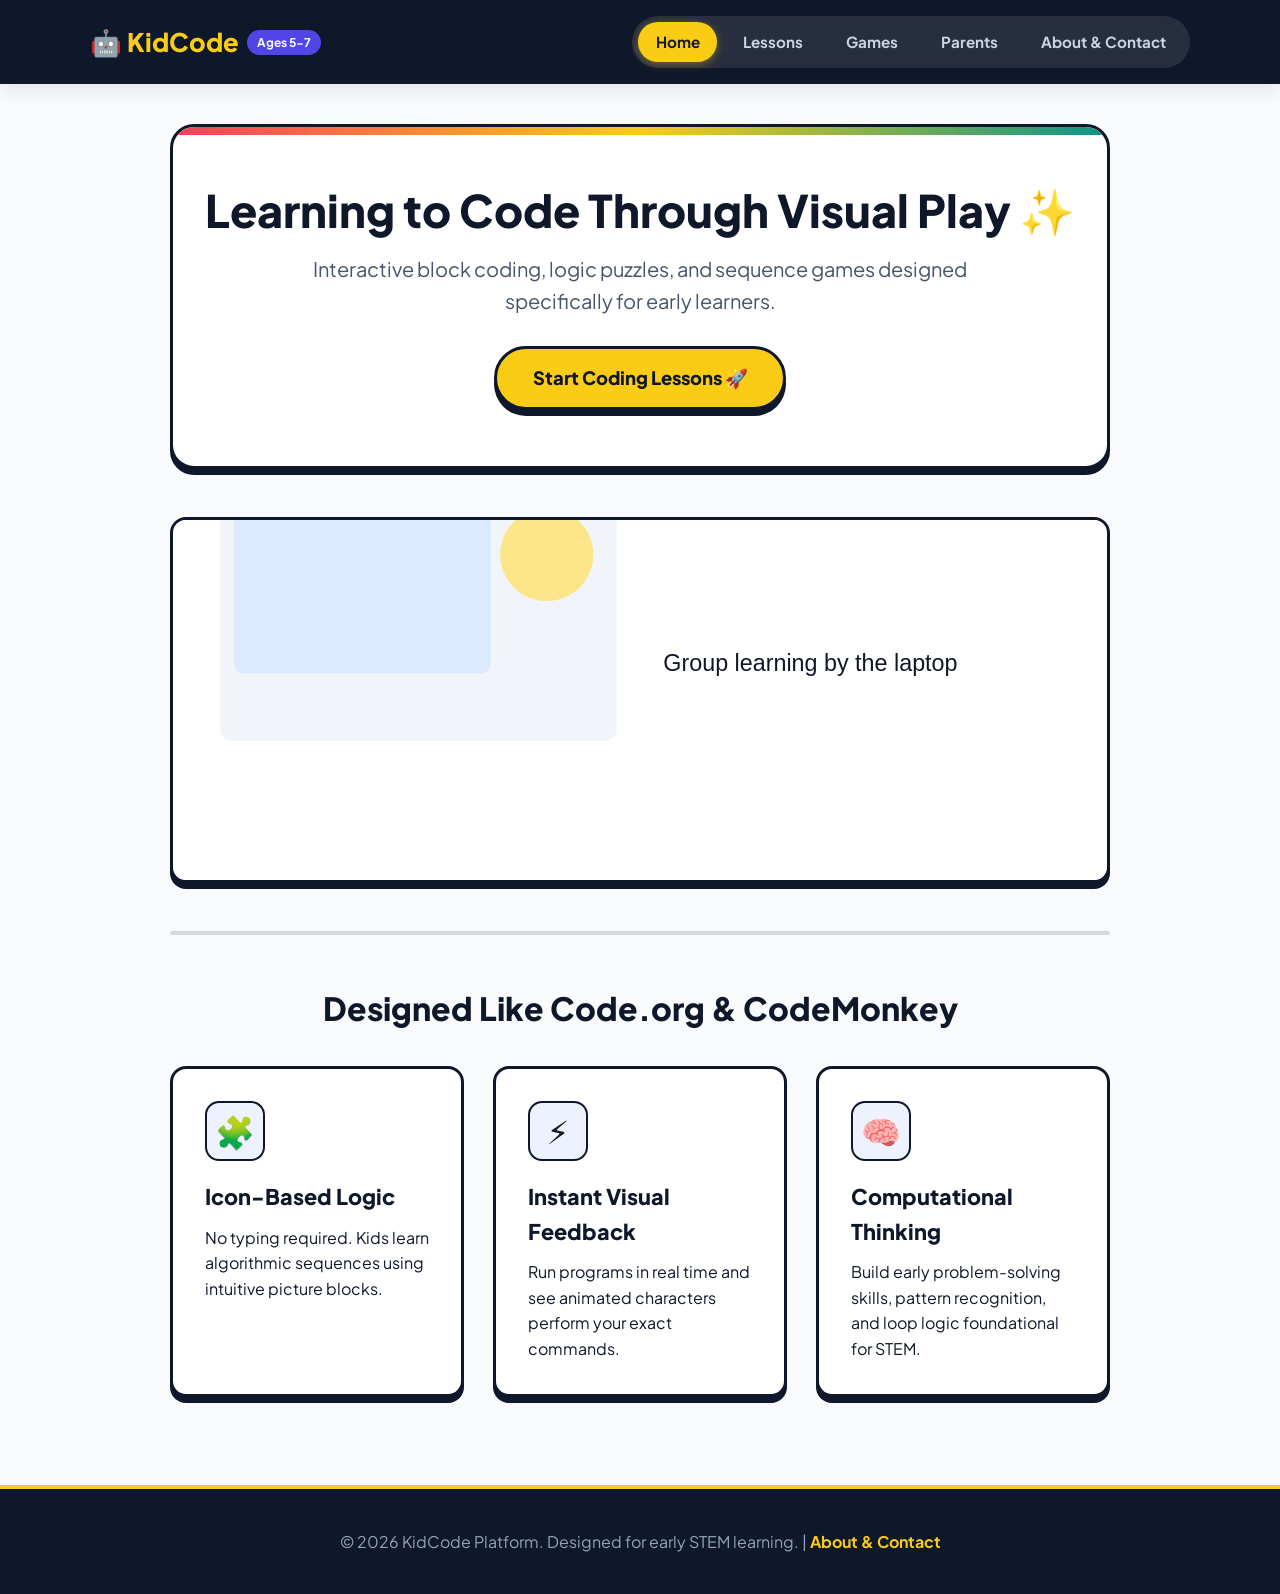
==== index.html @ 97d80d25 "Use classroom.svg in index hero image and ensure image path matches uploaded file" ====
<!DOCTYPE html>
<html lang="en">
<head>
  <meta charset="UTF-8">
  <meta name="viewport" content="width=device-width, initial-scale=1.0">
  <title>KidCode | Interactive Coding for Kids</title>
  <link rel="stylesheet" href="css/style.css">
</head>
<body>
  <a href="#main-content" class="skip-link">Skip to main content</a>

  <header>
    <div class="header-container">
      <a href="index.html" class="brand-logo">
        🤖 KidCode <span class="brand-badge">Ages 5-7</span>
      </a>
      <nav aria-label="Main Navigation">
        <ul>
          <li><a href="index.html" class="active" aria-current="page">Home</a></li>
          <li><a href="services.html">Lessons</a></li>
          <li><a href="games.html">Games</a></li>
          <li><a href="parent-zone.html">Parents</a></li>
          <li><a href="about.html">About & Contact</a></li>
        </ul>
      </nav>
    </div>
  </header>

  <main id="main-content">
    <section class="hero-card">
      <h1>Learning to Code Through Visual Play ✨</h1>
      <p>Interactive block coding, logic puzzles, and sequence games designed specifically for early learners.</p>
      <a href="services.html" class="btn-primary">Start Coding Lessons 🚀</a>
    </section>

    <!-- Classroom image: now using images/classroom.svg uploaded to the repo -->
    <section class="card" style="max-width:1100px;margin: 0 auto 2rem; padding:0; overflow:hidden;">
      <img src="images/classroom.svg" alt="Children watching a teacher code on a laptop" style="width:100%;height:360px;object-fit:cover;display:block">
    </section>

    <div class="divider"></div>

    <section>
      <h2 class="section-title">Designed Like Code.org & CodeMonkey</h2>
      <div class="card-grid">
        <article class="card">
          <div class="card-icon">🧩</div>
          <h3>Icon-Based Logic</h3>
          <p>No typing required. Kids learn algorithmic sequences using intuitive picture blocks.</p>
        </article>

        <article class="card">
          <div class="card-icon">⚡</div>
          <h3>Instant Visual Feedback</h3>
          <p>Run programs in real time and see animated characters perform your exact commands.</p>
        </article>

        <article class="card">
          <div class="card-icon">🧠</div>
          <h3>Computational Thinking</h3>
          <p>Build early problem-solving skills, pattern recognition, and loop logic foundational for STEM.</p>
        </article>
      </div>
    </section>
  </main>

  <footer>
    <p>&copy; 2026 KidCode Platform. Designed for early STEM learning. | <a href="about.html">About & Contact</a></p>
  </footer>

  <script src="js/main.js"></script>
</body>
</html>
---- css/style.css ----
@import url('https://fonts.googleapis.com/css2?family=Plus+Jakarta+Sans:wght@500;700;800&display=swap');

:root {
  --primary: #4F46E5;        /* Electric Indigo */
  --accent-teal: #0D9488;    /* CodeMonkey Teal */
  --accent-pink: #F43F5E;    /* Playful Coral */
  --accent-yellow: #FACC15;  /* Vibrant Canary */
  --accent-green: #10B981;   /* Emerald Green */
  --dark-slate: #0F172A;    /* Dark Header/Text */
  --light-bg: #F8FAFC;      /* Crisp Clean Background */
  --card-bg: #FFFFFF;
  --border-color: #0F172A;
  --radius-lg: 24px;
  --radius-md: 16px;
  --radius-sm: 10px;
  --shadow-flat: 0px 6px 0px #0F172A;
  --shadow-hover: 0px 10px 0px #0F172A;
  --font-main: 'Plus Jakarta Sans', system-ui, -apple-system, sans-serif;
}

* {
  box-sizing: border-box;
  margin: 0;
  padding: 0;
}

body {
  font-family: var(--font-main);
  background-color: var(--light-bg);
  color: var(--dark-slate);
  line-height: 1.6;
  display: flex;
  flex-direction: column;
  min-height: 100vh;
}

/* Accessibility Focus */
a:focus, button:focus, input:focus, select:focus, textarea:focus {
  outline: 3px solid var(--accent-pink);
  outline-offset: 3px;
}

.skip-link {
  position: absolute;
  top: -50px;
  left: 10px;
  background: var(--accent-pink);
  color: #fff;
  padding: 10px 15px;
  font-weight: bold;
  z-index: 1000;
  border-radius: var(--radius-sm);
  transition: top 0.2s;
}
.skip-link:focus { top: 10px; }

/* Sticky Top Brand Bar */
header {
  background-color: var(--dark-slate);
  padding: 1rem 1.5rem;
  color: white;
  position: sticky;
  top: 0;
  z-index: 100;
  box-shadow: 0 4px 20px rgba(0,0,0,0.1);
}

.header-container {
  max-width: 1100px;
  margin: 0 auto;
  display: flex;
  justify-content: space-between;
  align-items: center;
}

.brand-logo {
  font-size: 1.6rem;
  font-weight: 800;
  color: var(--accent-yellow);
  text-decoration: none;
  display: flex;
  align-items: center;
  gap: 0.5rem;
}

.brand-badge {
  background: var(--primary);
  color: white;
  font-size: 0.75rem;
  padding: 3px 10px;
  border-radius: 20px;
  font-weight: 700;
}

/* Clean Nav Pills Across Devices */
nav ul {
  list-style: none;
  display: flex;
  gap: 0.5rem;
  background: rgba(255,255,255,0.1);
  padding: 6px;
  border-radius: 40px;
  backdrop-filter: blur(8px);
}

nav a {
  text-decoration: none;
  color: #CBD5E1;
  font-weight: 700;
  font-size: 0.95rem;
  padding: 0.5rem 1.1rem;
  border-radius: 30px;
  transition: all 0.2s ease;
  display: inline-block;
}

nav a:hover {
  color: white;
  background: rgba(255,255,255,0.15);
}

nav a.active {
  background: var(--accent-yellow);
  color: var(--dark-slate);
  box-shadow: 0 2px 8px rgba(250,204,21,0.4);
}

/* Page Layout */
main {
  max-width: 1100px;
  margin: 2.5rem auto;
  padding: 0 1.5rem;
  flex: 1;
}

/* Hero Section (Brilliant Style) */
.hero-card {
  background: white;
  border: 3px solid var(--border-color);
  border-radius: var(--radius-lg);
  padding: 3.5rem 2rem;
  text-align: center;
  box-shadow: var(--shadow-flat);
  margin-bottom: 3rem;
  position: relative;
  overflow: hidden;
}

.hero-card::before {
  content: '';
  position: absolute;
  top: 0; left: 0; right: 0;
  height: 8px;
  background: linear-gradient(90deg, var(--accent-pink), var(--accent-yellow), var(--accent-teal));
}

.hero-card h1 {
  font-size: 2.8rem;
  font-weight: 800;
  color: var(--dark-slate);
  margin-bottom: 1rem;
  line-height: 1.2;
}

.hero-card p {
  font-size: 1.25rem;
  color: #475569;
  max-width: 700px;
  margin: 0 auto 1.8rem;
}

/* Action Buttons */
.btn-primary {
  display: inline-block;
  font-weight: 800;
  font-size: 1.15rem;
  color: var(--dark-slate);
  background: var(--accent-yellow);
  padding: 0.9rem 2.2rem;
  border-radius: 50px;
  border: 3px solid var(--border-color);
  box-shadow: var(--shadow-flat);
  text-decoration: none;
  cursor: pointer;
  transition: transform 0.15s, box-shadow 0.15s, background-color 0.15s;
}

.btn-primary:hover {
  transform: translateY(-3px);
  box-shadow: var(--shadow-hover);
  background: #f59e0b;
}

.btn-secondary {
  background: var(--accent-teal);
  color: white;
}

/* Feature Cards & Grid */
.section-title {
  font-size: 2rem;
  font-weight: 800;
  text-align: center;
  margin-bottom: 2rem;
  position: relative;
}

.card-grid {
  display: grid;
  grid-template-columns: repeat(auto-fit, minmax(280px, 1fr));
  gap: 1.8rem;
  margin-bottom: 3rem;
}

.card {
  background: var(--card-bg);
  border: 3px solid var(--border-color);
  border-radius: var(--radius-md);
  padding: 2rem;
  box-shadow: var(--shadow-flat);
  transition: transform 0.2s, box-shadow 0.2s;
}

.card:hover {
  transform: translateY(-4px);
  box-shadow: var(--shadow-hover);
}

.card-icon {
  width: 60px;
  height: 60px;
  background: #EEF2FF;
  border: 2px solid var(--border-color);
  border-radius: 14px;
  display: flex;
  align-items: center;
  justify-content: center;
  font-size: 2rem;
  margin-bottom: 1.2rem;
}

.card h3 {
  font-size: 1.35rem;
  font-weight: 800;
  margin-bottom: 0.6rem;
}

/* Interactive Playground Block Builder */
.interactive-container {
  background: #F1F5F9;
  border: 3px solid var(--border-color);
  border-radius: var(--radius-lg);
  padding: 2rem;
  box-shadow: var(--shadow-flat);
  margin-top: 2rem;
}

.toolbar {
  display: flex;
  gap: 0.8rem;
  flex-wrap: wrap;
  margin: 1.2rem 0;
}

.block-btn {
  font-family: inherit;
  font-weight: 700;
  font-size: 1rem;
  padding: 0.7rem 1.2rem;
  background: white;
  border: 2px solid var(--border-color);
  border-radius: var(--radius-sm);
  cursor: pointer;
  box-shadow: 0 4px 0 #0F172A;
  transition: transform 0.1s;
}

.block-btn:hover {
  transform: translateY(-2px);
  background: #FEF08A;
}

.workspace-area {
  background: white;
  border: 3px dashed var(--border-color);
  min-height: 110px;
  border-radius: var(--radius-md);
  padding: 1rem;
  display: flex;
  gap: 0.8rem;
  align-items: center;
  flex-wrap: wrap;
  margin-bottom: 1.5rem;
}

.stage {
  font-size: 4.5rem;
  text-align: center;
  padding: 1rem;
  min-height: 100px;
}

/* Form Styles */
.form-card {
  background: white;
  border: 3px solid var(--border-color);
  border-radius: var(--radius-lg);
  padding: 2.5rem;
  box-shadow: var(--shadow-flat);
  max-width: 650px;
  margin: 0 auto;
}

.form-group {
  margin-bottom: 1.5rem;
}

label {
  display: block;
  font-weight: 700;
  margin-bottom: 0.5rem;
}

input, select, textarea {
  width: 100%;
  padding: 0.8rem 1rem;
  font-size: 1rem;
  font-family: inherit;
  border: 2px solid var(--border-color);
  border-radius: var(--radius-sm);
  background: #F8FAFC;
}

input:focus, select:focus, textarea:focus {
  background: white;
}

/* Clean Breaks / Dividers */
.divider {
  height: 4px;
  background: var(--border-color);
  border-radius: 2px;
  margin: 3rem 0;
  opacity: 0.15;
}

/* Footer */
footer {
  background: var(--dark-slate);
  color: #94A3B8;
  padding: 2.5rem 1.5rem;
  text-align: center;
  margin-top: auto;
  border-top: 4px solid var(--accent-yellow);
}

footer a {
  color: var(--accent-yellow);
  text-decoration: none;
  font-weight: 700;
}

/* Mobile Responsive Navigation */
@media (max-width: 820px) {
  .header-container {
    flex-direction: column;
    gap: 1rem;
  }
  
  nav ul {
    width: 100%;
    justify-content: center;
    overflow-x: auto;
    white-space: nowrap;
    padding: 4px;
  }

  nav a {
    font-size: 0.85rem;
    padding: 0.4rem 0.8rem;
  }

  .hero-card h1 {
    font-size: 2rem;
  }
}
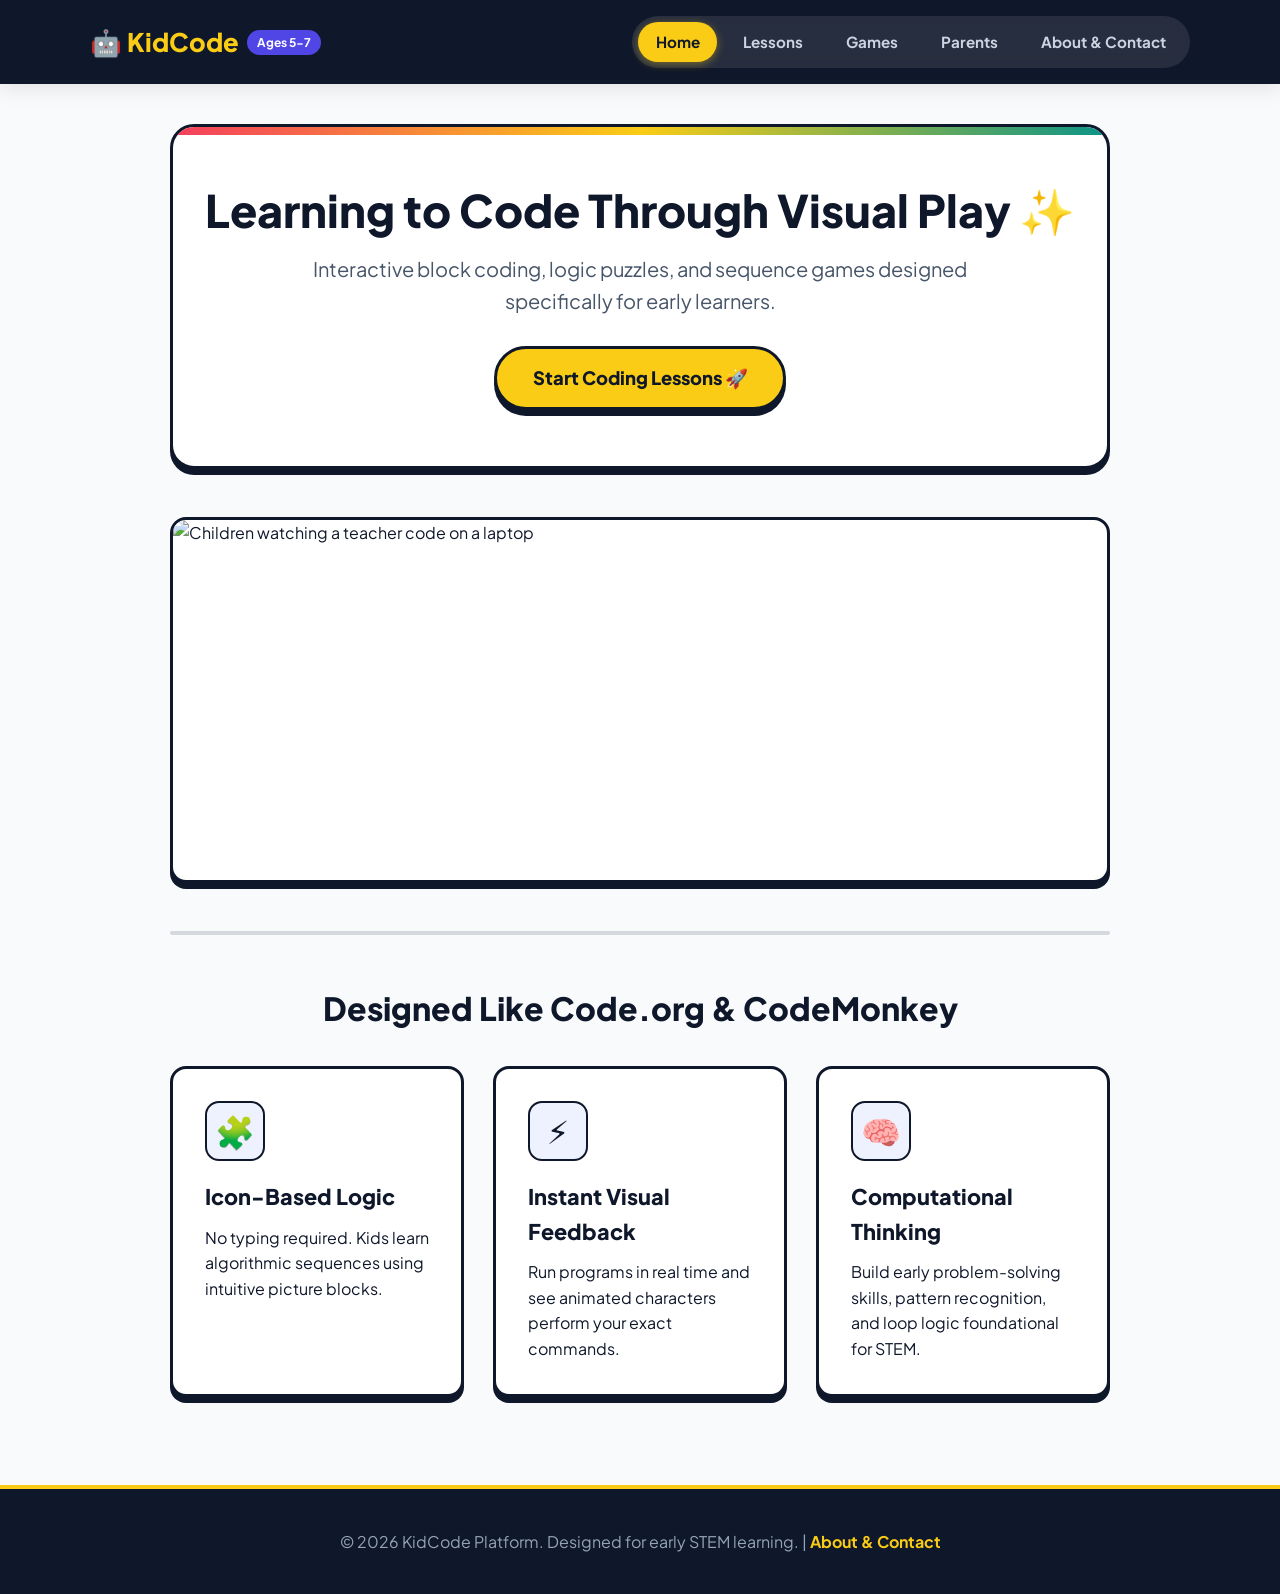
==== commit ac10b669: "Replace homepage classrom image with uploaded photo and remove FAQ prompt line from services.html" ====
--- a/index.html
+++ b/index.html
@@ -33,9 +33,9 @@
       <a href="services.html" class="btn-primary">Start Coding Lessons 🚀</a>
     </section>
 
-    <!-- Classroom image: now using images/classroom.svg uploaded to the repo -->
+    <!-- Classroom image: using provided classroom photo (images/classroom.jpg) -->
     <section class="card" style="max-width:1100px;margin: 0 auto 2rem; padding:0; overflow:hidden;">
-      <img src="images/classroom.svg" alt="Children watching a teacher code on a laptop" style="width:100%;height:360px;object-fit:cover;display:block">
+      <img src="images/classroom.jpg" alt="Children watching a teacher code on a laptop" style="width:100%;height:360px;object-fit:cover;display:block">
     </section>
 
     <div class="divider"></div>
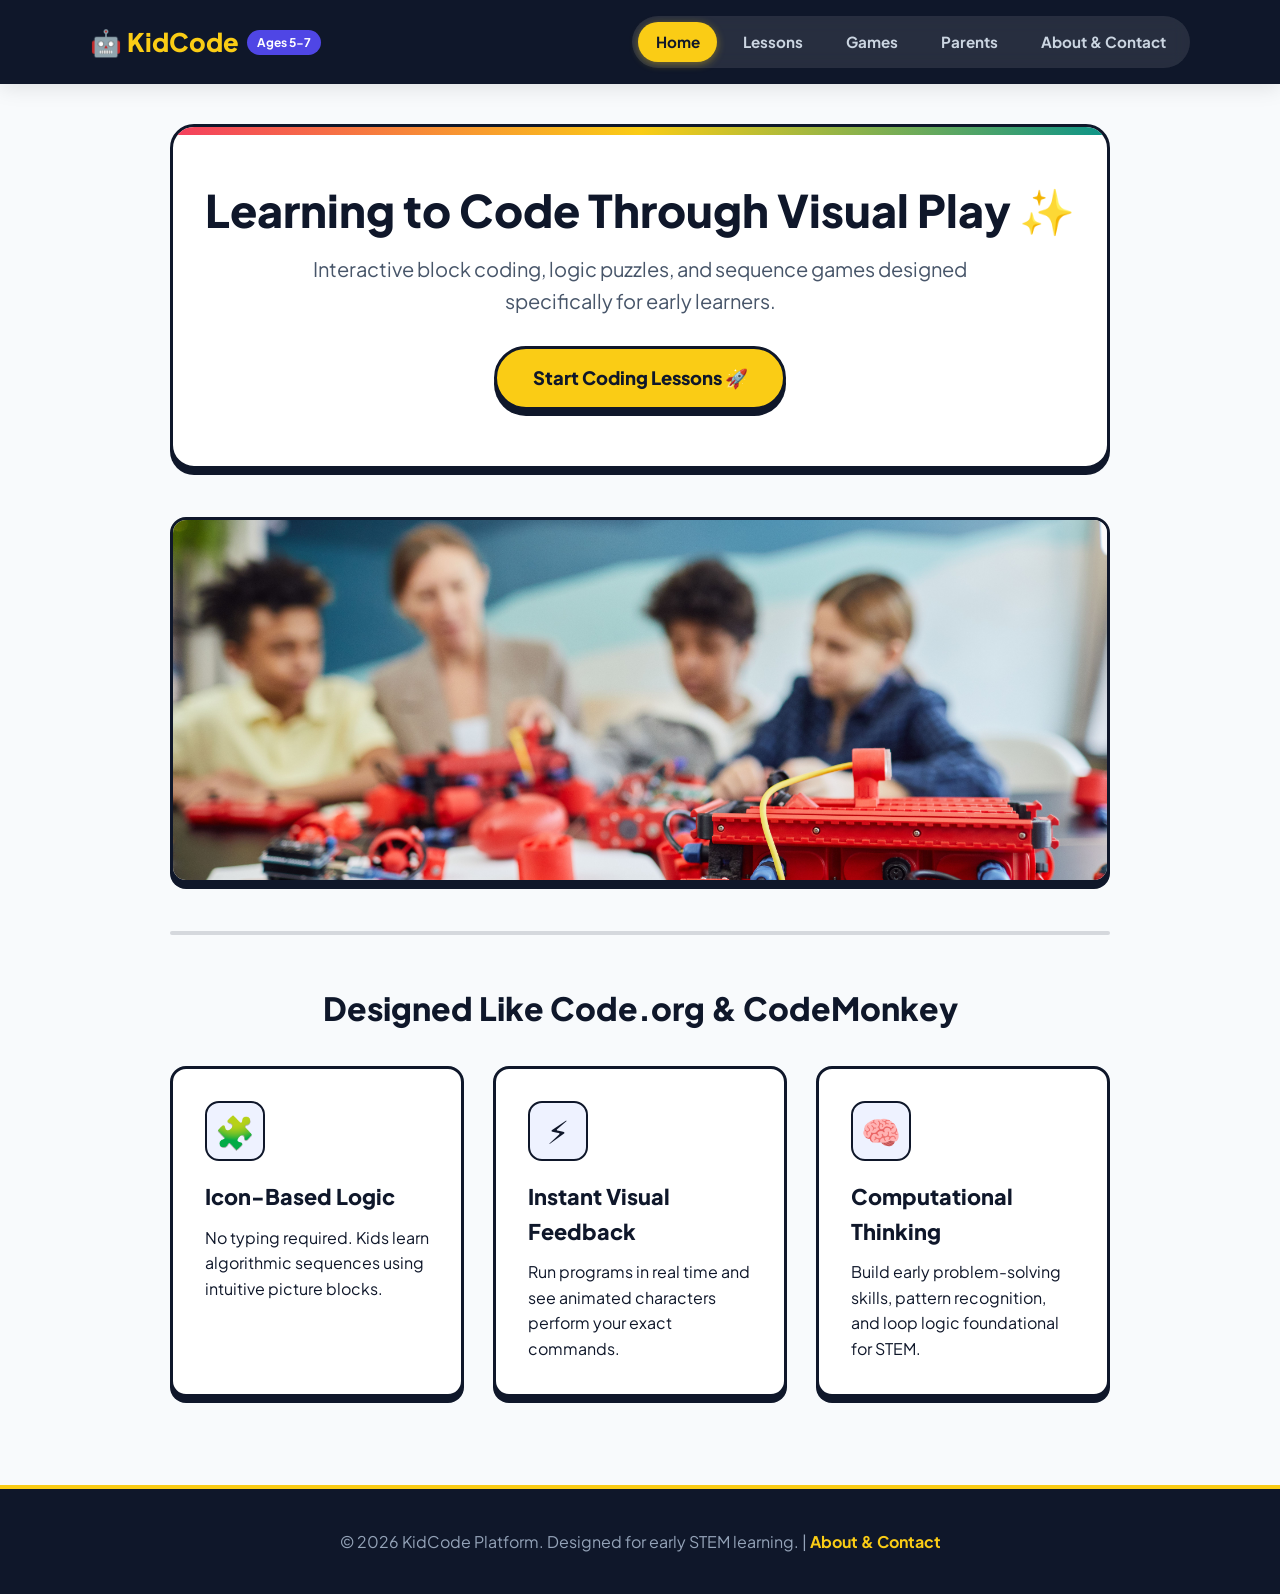
==== commit 4c82f547: "Point homepage image to uploaded file images/KidsFarDistance.jpg to ensure it loads" ====
--- a/index.html
+++ b/index.html
@@ -33,9 +33,9 @@
       <a href="services.html" class="btn-primary">Start Coding Lessons 🚀</a>
     </section>
 
-    <!-- Classroom image: using provided classroom photo (images/classroom.jpg) -->
+    <!-- Classroom image: using uploaded photo (images/KidsFarDistance.jpg) -->
     <section class="card" style="max-width:1100px;margin: 0 auto 2rem; padding:0; overflow:hidden;">
-      <img src="images/classroom.jpg" alt="Children watching a teacher code on a laptop" style="width:100%;height:360px;object-fit:cover;display:block">
+      <img src="images/KidsFarDistance.jpg" alt="Children watching a teacher code on a laptop" style="width:100%;height:360px;object-fit:cover;display:block">
     </section>
 
     <div class="divider"></div>
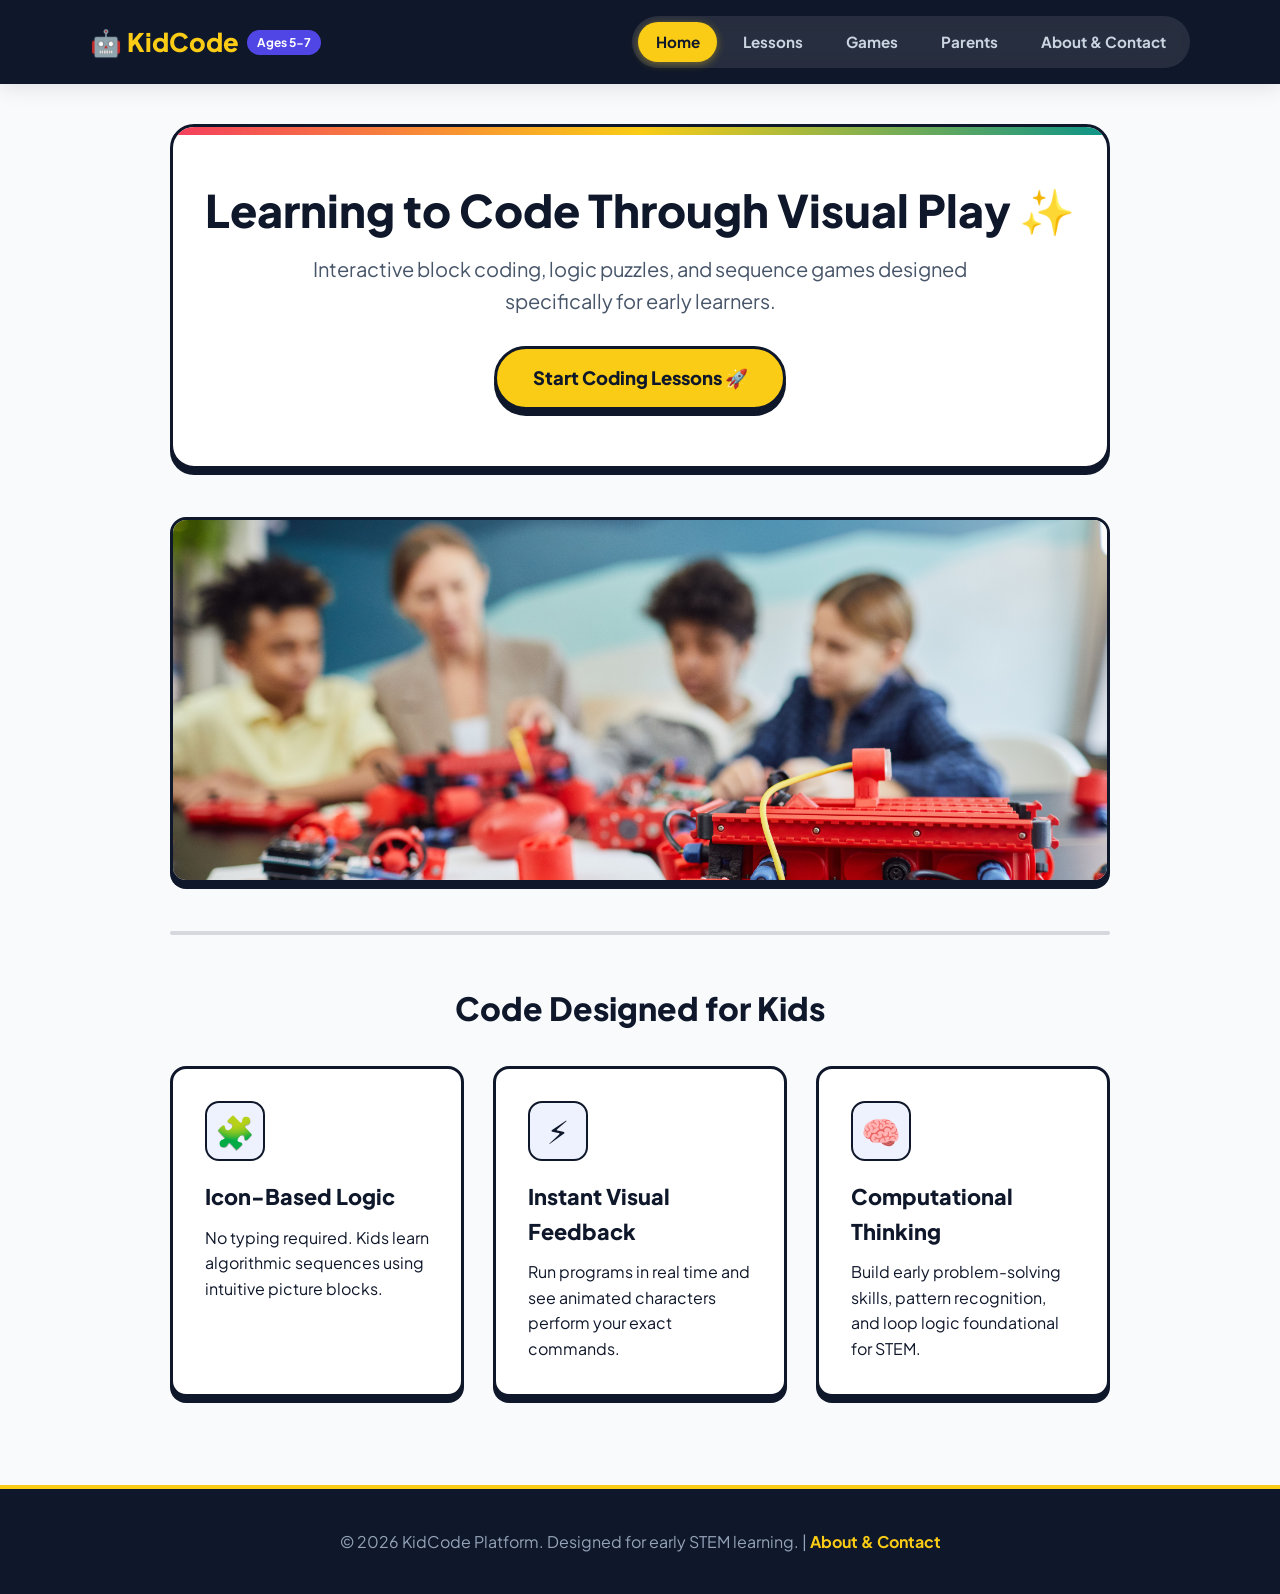
==== commit da87d213: "Change section title from 'Designed Like Code.org & CodeMonkey' to 'Code Designed for Kids'" ====
--- a/index.html
+++ b/index.html
@@ -41,7 +41,7 @@
     <div class="divider"></div>
 
     <section>
-      <h2 class="section-title">Designed Like Code.org & CodeMonkey</h2>
+      <h2 class="section-title">Code Designed for Kids</h2>
       <div class="card-grid">
         <article class="card">
           <div class="card-icon">🧩</div>
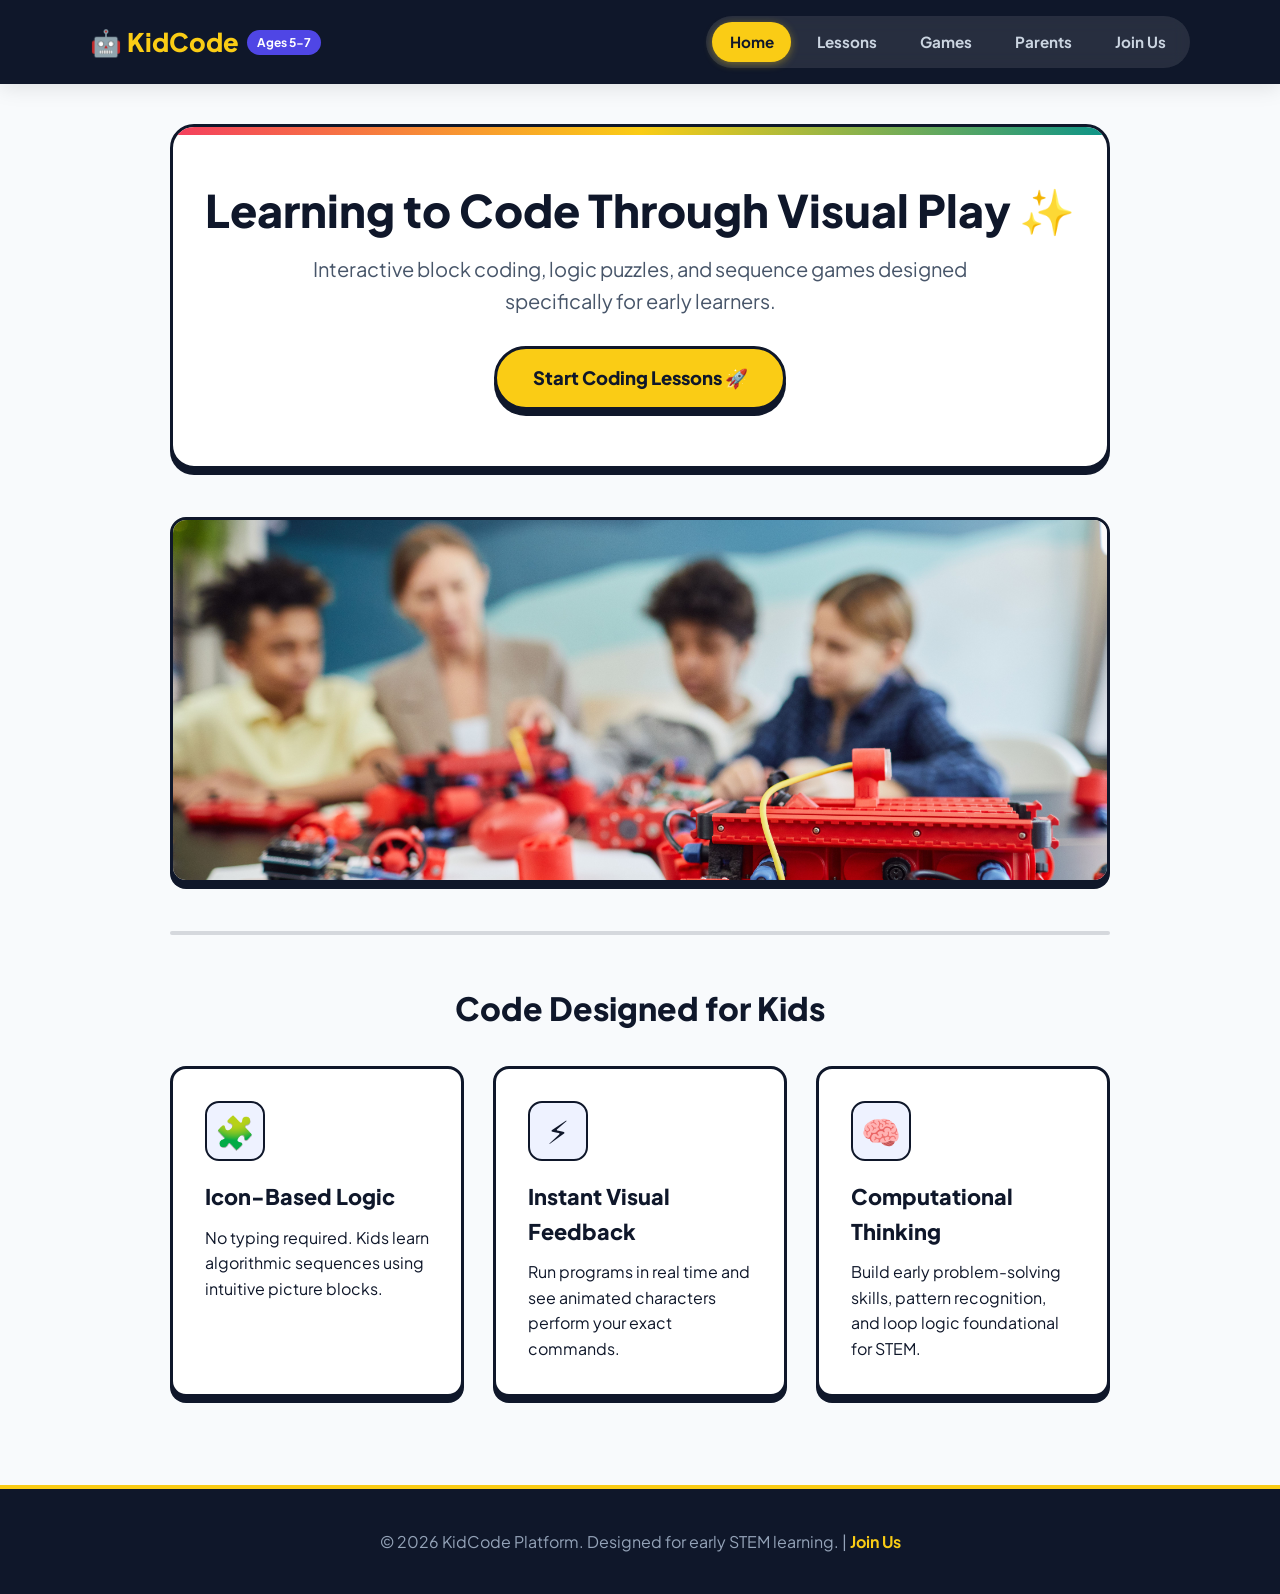
==== commit fb9221d7: "Update nav links to Join Us (join-us.html) in index.html" ====
--- a/index.html
+++ b/index.html
@@ -4,7 +4,7 @@
   <meta charset="UTF-8">
   <meta name="viewport" content="width=device-width, initial-scale=1.0">
   <title>KidCode | Interactive Coding for Kids</title>
-  <link rel="stylesheet" href="css/style.css">
+  <link rel="stylesheet" href="css/style.css?v=20260731">
 </head>
 <body>
   <a href="#main-content" class="skip-link">Skip to main content</a>
@@ -20,7 +20,7 @@
           <li><a href="services.html">Lessons</a></li>
           <li><a href="games.html">Games</a></li>
           <li><a href="parent-zone.html">Parents</a></li>
-          <li><a href="about.html">About & Contact</a></li>
+          <li><a href="join-us.html">Join Us</a></li>
         </ul>
       </nav>
     </div>
@@ -65,7 +65,7 @@
   </main>
 
   <footer>
-    <p>&copy; 2026 KidCode Platform. Designed for early STEM learning. | <a href="about.html">About & Contact</a></p>
+    <p>&copy; 2026 KidCode Platform. Designed for early STEM learning. | <a href="join-us.html">Join Us</a></p>
   </footer>
 
   <script src="js/main.js"></script>
